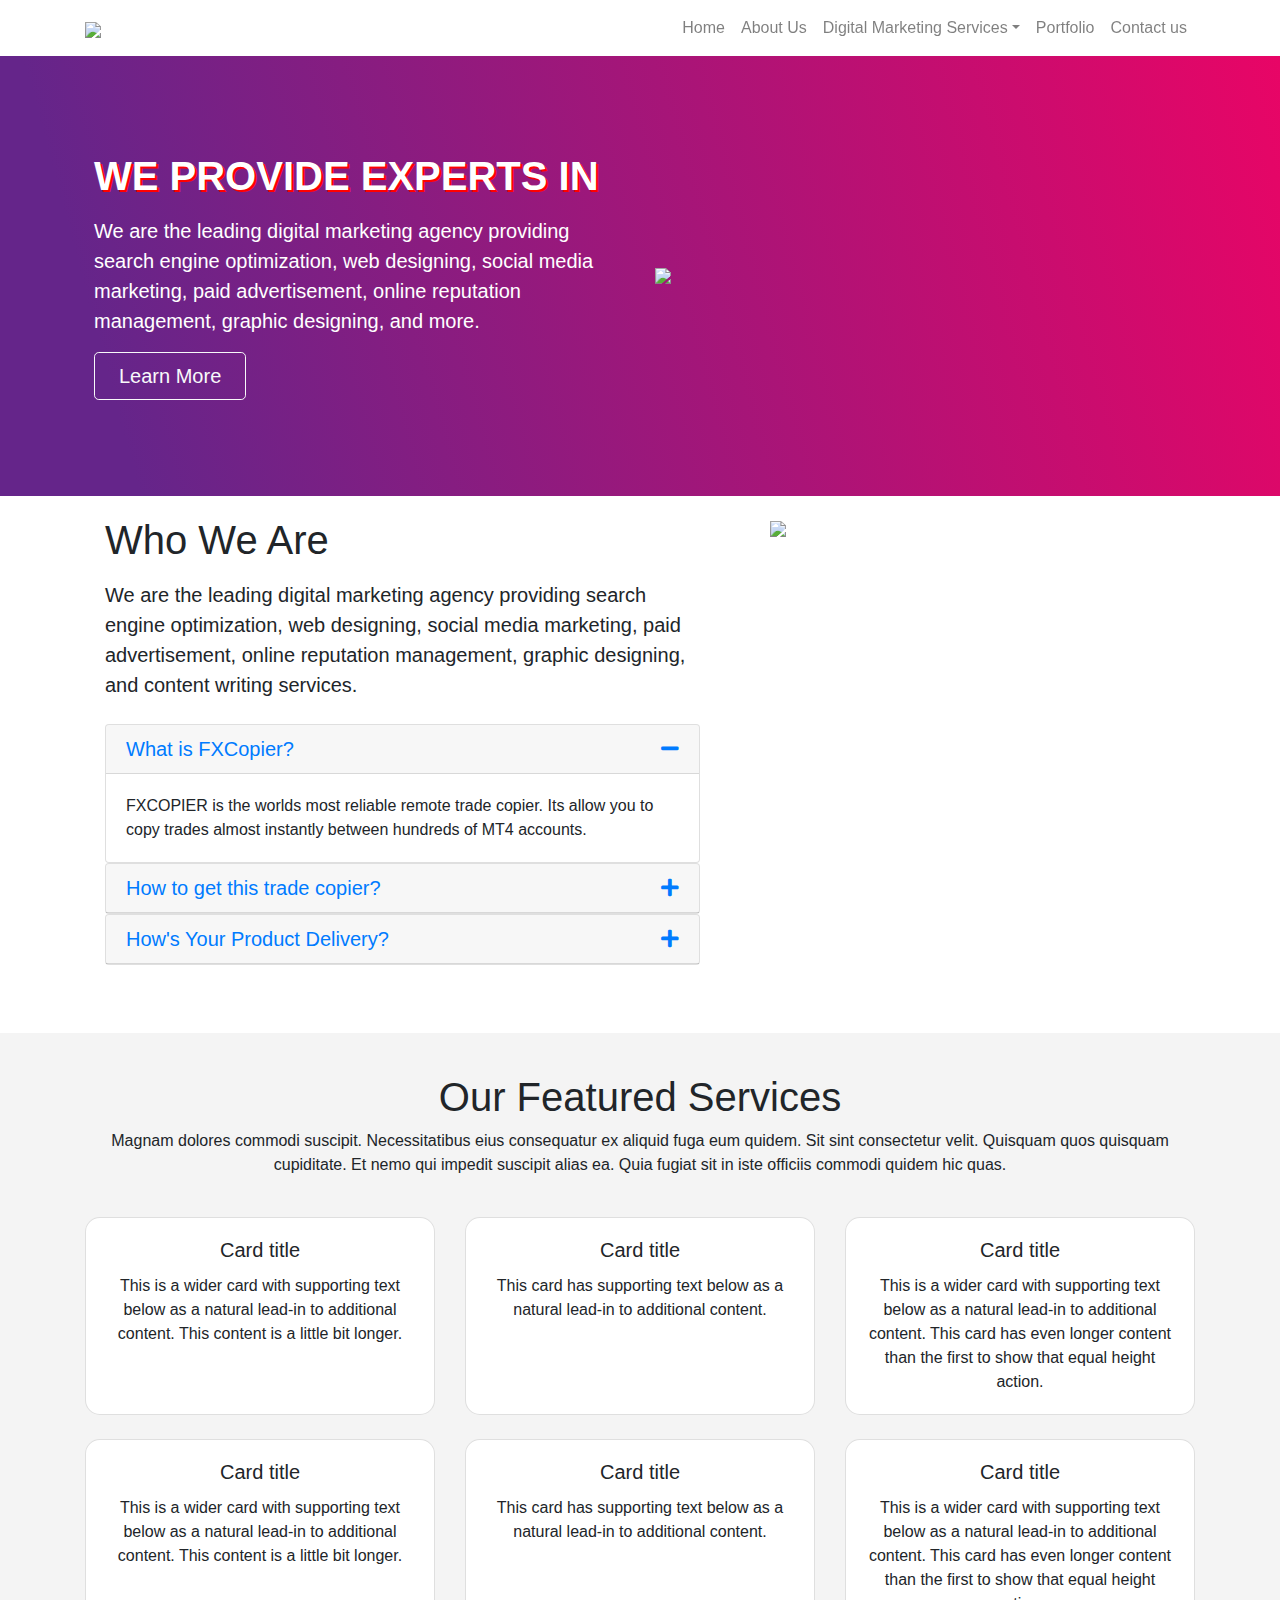
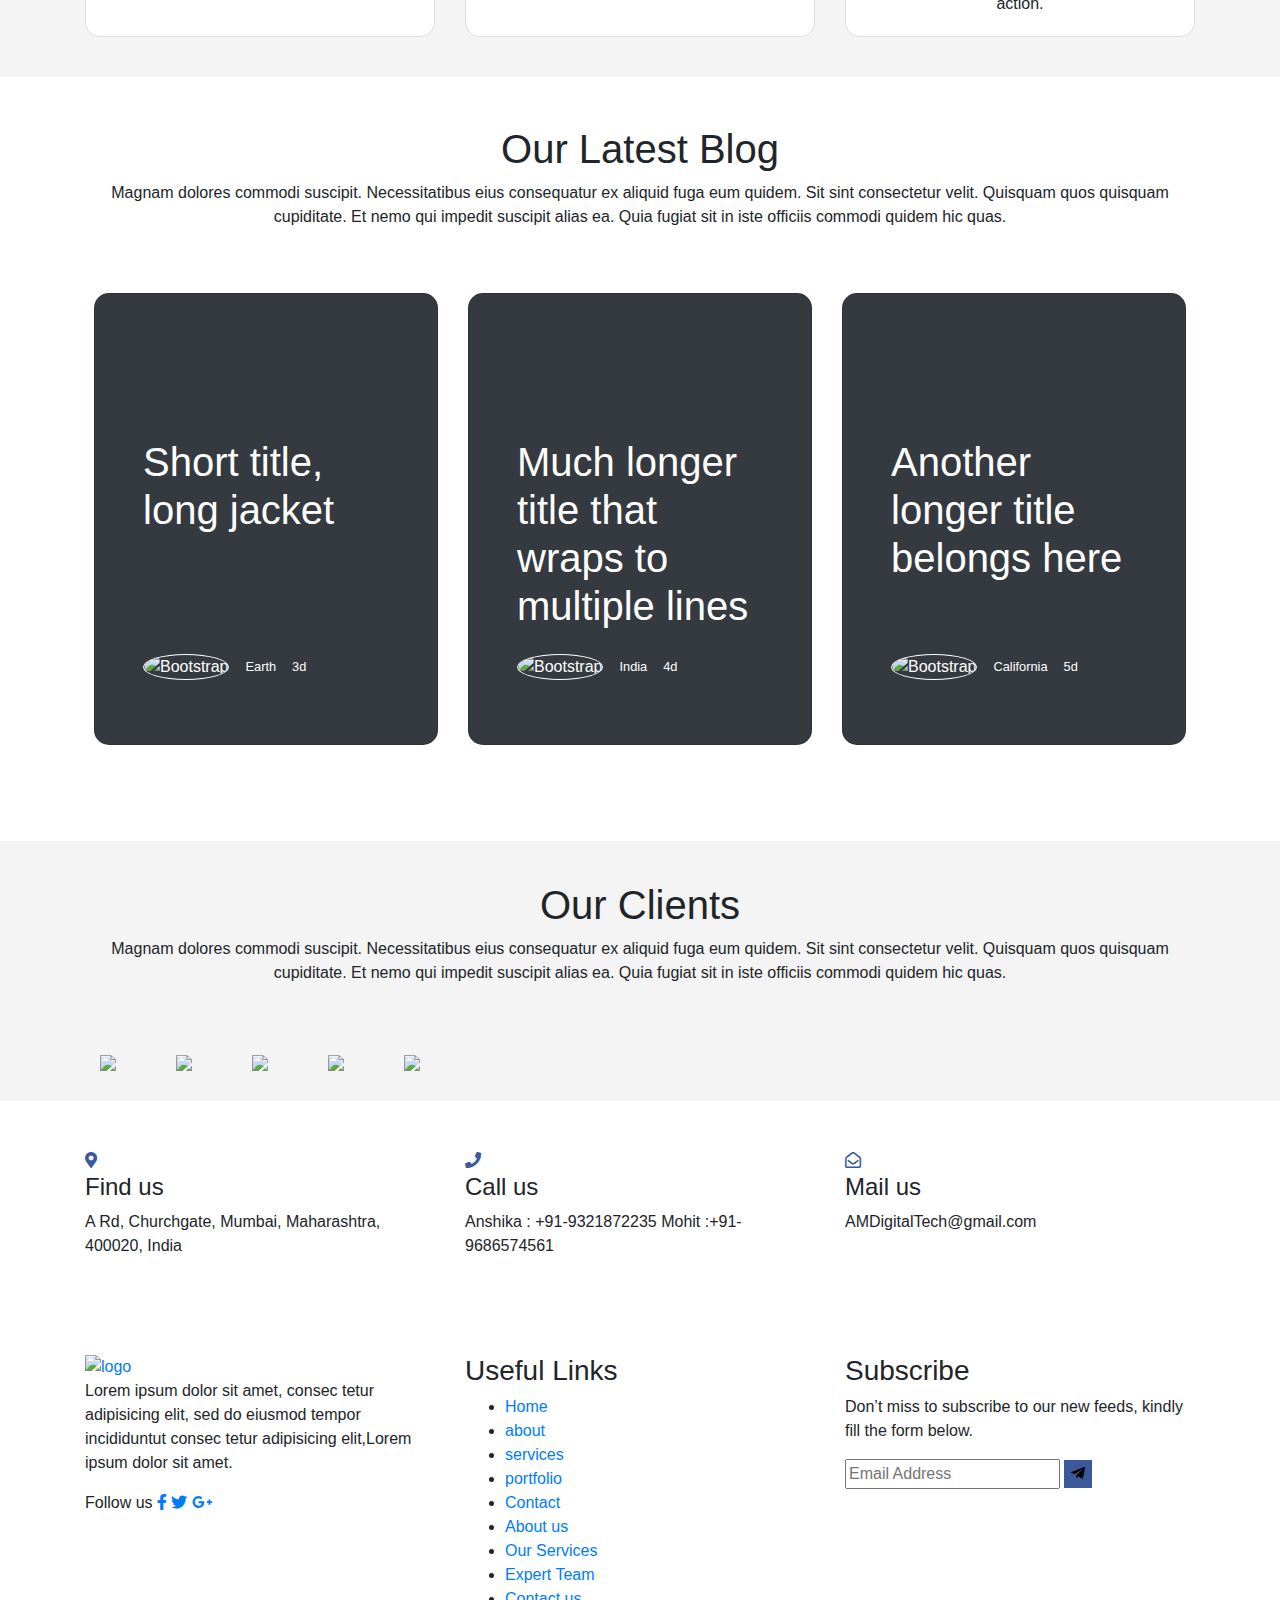
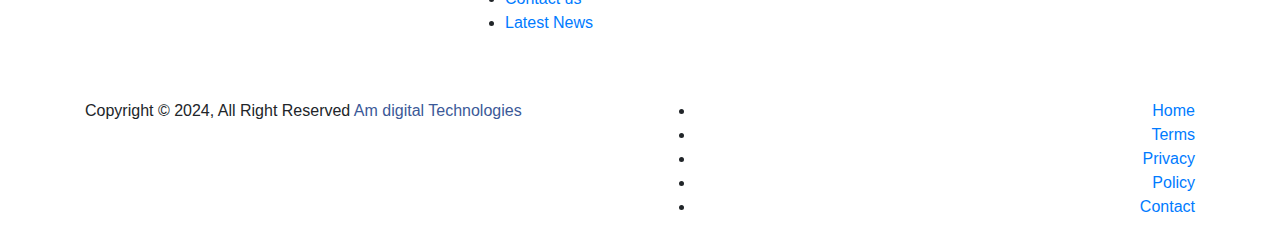
==== index.html @ 27bd6c85 "added index.html" ====
<!DOCTYPE html>
<html lang="en" >
<head>
  <meta charset="UTF-8">
  <meta name="viewport" content="width=device-width, initial-scale=1, shrink-to-fit=no">
  <title>AM Digital Technologies - Think Digitaly</title>
  <link rel="stylesheet" href="https://cdnjs.cloudflare.com/ajax/libs/normalize/5.0.0/normalize.min.css">
<link rel='stylesheet' href='https://cdnjs.cloudflare.com/ajax/libs/twitter-bootstrap/4.1.3/css/bootstrap.min.css'>
<link rel='stylesheet' href='https://cdnjs.cloudflare.com/ajax/libs/font-awesome/5.11.2/css/all.min.css'>
<link rel="stylesheet" href="assets/css/style.css">
<link rel="stylesheet" href="assets/css/footer.css">
<style>
    .card-deck> .card{
        border-radius: 15px;
    }
    .card-deck>.card:hover{
        background-color: #3B5998;
        color: #fff;
        transition: 0.6s ease all;
    }
    .col>.card-cover{
        border-radius: 15px;
    }
    
    /* Slider */
    .slide img{
        width: 160px;
        margin:30px;
    }
    .nav-item> a:hover{
        color: #fff !important;
    }
    .faq-section .mb-0 > a {
  display: block;
  position: relative;
}

.faq-section .mb-0 > a:after {
  content: "\f067";
  font-family: "Font Awesome 5 Free";
  position: absolute;
  right: 0;
  font-weight: 600;
}

.faq-section .mb-0 > a[aria-expanded="true"]:after {
  content: "\f068";
  font-family: "Font Awesome 5 Free";
  font-weight: 600;
}
.object {
    -webkit-animation: action 1s infinite  alternate;
    animation: action 1s infinite  alternate;
}

@-webkit-keyframes action {
    0% { transform: translateY(10); }
    100% { transform: translateY(-10px); }
}

@keyframes action {
    0% { transform: translateY(10); }
    100% { transform: translateY(-10px); }
}
</style>
</head>
<body>
<!-- partial:index.partial.html -->
<!--<div class="topnav">-->
<!--    <div class="left">-->
<!--     <p>We Provide Best Digital Marketing Services</p>-->
<!--    </div>-->
<!--    <div class="right">-->
<!--        <p><a href="#">Contact Us</a><a href="#">About Us</a></p>-->
<!--    </div>-->
<!--</div>-->

<nav class="navbar navbar-expand-lg navbar-light sticky-top">
    <div class="container">
        <a class="navbar-brand" href="index.php" style="text-transform: uppercase;"><img src="/assets/img/comp_logo.png" width="100px" /></a>
        <button class="navbar-toggler" type="button" data-toggle="collapse" data-target="#mobile_nav" aria-controls="mobile_nav" aria-expanded="false" aria-label="Toggle navigation">
         <span class="navbar-toggler-icon"></span> 
        </button>
        <div class="collapse navbar-collapse" id="mobile_nav">
        <ul class="navbar-nav mr-auto mt-2 mt-lg-0 float-md-right">
        </ul>
        <ul class="navbar-nav navbar-light">
            <li class="nav-item"><a class="nav-link" href="#" onMouseOver="this.style.color='white'" onMouseOut="this.style.color='blue'">Home</a></li>
            <li class="nav-item"><a class="nav-link" href="#" onMouseOver="this.style.color='white'" onMouseOut="this.style.color='blue'">About Us</a></li>
           
            <!--========-->
            <li class="nav-item dropdown megamenu-li dmenu">
                <a class="nav-link dropdown-toggle" href="" id="dropdown01" data-toggle="dropdown" aria-haspopup="true" aria-expanded="false">Digital Marketing Services</a>
                <div class="dropdown-menu megamenu sm-menu border-top" aria-labelledby="dropdown01">
                    <div class="row">
                        <div class="col-sm-6 col-lg-3 border-right mb-4">
                            <h6>Ecommerce</h6>
                            <a class="dropdown-item" href="#"><i class="fab fa-magento"></i> Magento Development</a>
                            <a class="dropdown-item" href="#"><i class="fab fa-magento"></i> Magento 2 Migration</a>
                            <a class="dropdown-item" href="#"><i class="fab fa-magento"></i> Odoo ERP</a>
                            <a class="dropdown-item" href="#"><i class="fab fa-magento"></i> Mobile Commerce</a>
                            <a class="dropdown-item" href="#"><i class="fab fa-magento"></i> CRM for Commerce</a>
                        </div>
                       <div class="col-sm-6 col-lg-3 border-right mb-4">
                            <h6>LAMP Technology</h6>
                            <a class="dropdown-item" href="#"><i class="fab fa-php"></i> PHP Website Development</a>
                            <a class="dropdown-item" href="#"><i class="fas fa-circle"></i> Phalcon Development</a>
                            <a class="dropdown-item" href="#"><i class="fab fa-laravel"></i> Laravel Development</a>
                            <a class="dropdown-item" href="#"><i class="fab fa-wordpress-simple"></i> WordPress Development</a>
                            <a class="dropdown-item" href="#"><i class="fab fa-php"></i> Symfony Development</a>
                        </div>
                        <div class="col-sm-6 col-lg-3 border-right mb-4">
                            <h6>Mobile</h6>
                            <a class="dropdown-item" href="#"><i class="fab fa-apple"></i> iPhone App Development</a>
                            <a class="dropdown-item" href="#"><i class="fab fa-android"></i> Android App Development</a>
                            <a class="dropdown-item" href="#"><i class="fas fa-mobile-alt"></i> Phone Gap App Development</a>
                            <a class="dropdown-item" href="#"><i class="fas fa-tablet-alt"></i> Hybrid App Development</a>
                            <a class="dropdown-item" href="#"><i class="fas fa-mobile-alt"></i> Ionic Development</a>
                            <a class="dropdown-item" href="#"><i class="fas fa-tablet-alt"></i> React Native Development</a>
                            <a class="dropdown-item" href="#"><i class="fas fa-mobile-alt"></i> Xamarin App Development</a>
                        </div>
                        <div class="col-sm-6 col-lg-3 mb-4">
                            <h6>Node.js & MongoDB</h6>
                            <a class="dropdown-item" href="#"><i class="fas fa-cubes"></i> Full Stack Development</a>
                            <a class="dropdown-item" href="#"><i class="fas fa-cube"></i> MEAN Stack</a>
                            <a class="dropdown-item" href="#"><i class="fab fa-angular"></i> AngularJS</a>
                            <a class="dropdown-item" href="#"><i class="fab fa-node-js"></i> Node.JS Development</a>
                            <a class="dropdown-item" href="#"><i class="fas fa-leaf fa-rotate-90"></i> MongoDB Development</a>
                        </div>
                    </div>
                     <div class="row">
                        <div class="col-sm-6 col-lg-3 border-right mb-4">
                            <h6>Microsoft Technology</h6>
                            <a class="dropdown-item" href="#"><i class="fab fa-windows"></i> Microsoft App Development</a>
                            <a class="dropdown-item" href="#"><i class="fab fa-windows"></i> MS Desktop App Development</a>
                            <a class="dropdown-item" href="#"><i class="fab fa-windows"></i> SharePoint Development</a>
                            <a class="dropdown-item" href="#"><i class="fab fa-windows"></i> ASP.NET Development</a>
                            <a class="dropdown-item" href="#"><i class="fab fa-windows"></i> CMS Development</a>
                        </div>
                       <div class="col-sm-6 col-lg-3 border-right mb-4">
                            <h6>Cloud Services</h6>
                            <a class="dropdown-item" href="#"><i class="fas fa-cloud"></i> DevOps</a>
                            <a class="dropdown-item" href="#"><i class="fab fa-amazon"></i> Amazon Web Services</a>
                            <a class="dropdown-item" href="#"><i class="fab fa-windows"></i> Azure Cloud Service</a>
                            <a class="dropdown-item" href="#"><i class="fab fa-google"></i> Google App Engine Services</a>
                        </div>
                        <div class="col-sm-6 col-lg-3 border-right mb-4">
                            <h6>Enterprise Services</h6>
                            <a class="dropdown-item" href="#"><i class="fas fa-laptop"></i> Augmented Reality</a>
                            <a class="dropdown-item" href="#"><i class="fas fa-laptop"></i> CRM</a>
                            <a class="dropdown-item" href="#"><i class="fab fa-buromobelexperte"></i> Enterprise Mobility Services</a>
                            <a class="dropdown-item" href="#"><i class="fas fa-th-large"></i> Blockchain Services</a>
                            <a class="dropdown-item" href="#"><i class="fas fa-briefcase"></i> Business Intelligence</a>
                        </div>
                        <div class="col-sm-6 col-lg-3 mb-4">
                            <h6>Digital Marketing</h6>
                            <a class="dropdown-item" href="#"><i class="fas fa-laptop"></i> Digital Marketing</a>
                            <a class="dropdown-item" href="#"><i class="fas fa-laptop"></i> PPC Management Services</a>
                            <a class="dropdown-item" href="#"><i class="fas fa-laptop"></i> E-commerce SEO Services</a>
                            <a class="dropdown-item" href="#"><i class="fas fa-laptop"></i> Conversion Rate Optimization</a>
                        </div>
                    </div>
                </div>
            </li>
            <!--=========-->
            <li class="nav-item"><a class="nav-link" href="/portfolio.html">Portfolio</a></li>
            <li class="nav-item"><a class="nav-link" href="/index.html">Contact us</a></li>
   
        </ul>
        </div>

</div>
</nav>



<div style="background: linear-gradient(75deg,#65258a 10%,#e80566)!important;">
<div class="container col-xxl-8 px-4 py-5" >
    <div class="row flex-lg-row-reverse align-items-center g-5 py-5">
      <div class="col-10 col-sm-8 col-lg-6 ">
        <img src="assets/img/hero-img.png" class="d-block mx-lg-auto img-fluid object" loading="lazy">
      </div>
      <div class="col-lg-6">
        <h1 class="display-5 fw-bold lh-1 mb-3" style="font-weight: 700; color: #fff"><span style="text-transform: uppercase; text-shadow: 2px 2px #ff0000;">We Provide Experts in</span> <br><span class="type"></span></h1>
        
        <p class="lead" style="color: #fff; padding: 0;">We are the leading digital marketing agency providing search engine optimization, web designing, social media marketing, paid advertisement, online reputation management, graphic designing, and more.</p>
        <div class="d-grid gap-2 d-md-flex justify-content-md-start">
          <button type="button" class="btn btn-outline-light btn-lg px-4 me-md-2">Learn More</button>

        </div>
      </div>
    </div>
  </div>
</div>


<!--about section start-->
<div class="container">
<div class="row">
  <div class="col-sm-7">
    <div class="card" style="border:none;">
      <div class="card-body">
        <h1 class="display-5 fw-bold lh-1 mb-3">Who We Are</h1>
        <p class="lead" style="padding:0;">We are the leading digital marketing agency providing search engine optimization, web designing, social media marketing, paid advertisement, online reputation management, graphic designing, and content writing services.</p>
        
        <!-- collapse start  -->
       
            <div class="flex flex-column mb-5 mt-4 faq-section">
              <div class="row">
                <div class="col-md-12">
                  <div id="accordion">
                    <div class="card">
                      <div class="card-header" id="heading-1">
                        <h5 class="mb-0">
                          <a role="button" data-toggle="collapse" href="#collapse-1" aria-expanded="true" aria-controls="collapse-1">
                                              What is FXCopier?
                                            </a>
                        </h5>
                      </div>
                      <div id="collapse-1" class="collapse show" data-parent="#accordion" aria-labelledby="heading-1">
                        <div class="card-body">
                          FXCOPIER is the worlds most reliable remote trade copier. Its allow you to copy trades almost instantly between hundreds of MT4 accounts.
                        </div>
                      </div>
                    </div>
                    <div class="card">
                      <div class="card-header" id="heading-2">
                        <h5 class="mb-0">
                          <a class="collapsed" role="button" data-toggle="collapse" href="#collapse-2" aria-expanded="false" aria-controls="collapse-2">
                                              How to get this trade copier?
                                            </a>
                        </h5>
                      </div>
                      <div id="collapse-2" class="collapse" data-parent="#accordion" aria-labelledby="heading-2">
                        <div class="card-body">
                          After subscription you will get our special trade copier. If you want to use this copier for business purpose or other commercial pupose then directly contact with www.fxcopier.co.uk.
                        </div>
                      </div>
                    </div>
                    <div class="card">
                      <div class="card-header" id="heading-3">
                        <h5 class="mb-0">
                          <a class="collapsed" role="button" data-toggle="collapse" href="#collapse-3" aria-expanded="false" aria-controls="collapse-3">
                                              How's Your Product Delivery?
                                            </a>
                        </h5>
                      </div>
                      <div id="collapse-3" class="collapse" data-parent="#accordion" aria-labelledby="heading-3">
                        <div class="card-body">
                          After subscription you will get our special trade copier. If you want to use this copier for business purpose or other commercial pupose then directly contact with www.fxcopier.co.uk.
                        </div>
                      </div>
                    </div>


                  </div>
                </div>
                
              </div>
            </div>

        <!-- collapse end  -->

    
      </div>
    </div>
  </div>
  <div class="col-sm-5">
    <div class="card" style="border:none;">
      <div class="card-body">
        <img src="https://i.pinimg.com/originals/00/6b/27/006b2787627b0b67bb91d9716d6e5058.gif"/>
      </div>
    </div>
  </div>
</div>
</div>

<!--about section end-->



<!--service section start -->
<section style="padding: 40px 0 40px 0; background: #f4f4f4;">
     <div class="container">

        <div class="section-title text-center">
          <h1>Our Featured Services</h1>
          <p>Magnam dolores commodi suscipit. Necessitatibus eius consequatur ex aliquid fuga eum quidem. Sit sint consectetur velit. Quisquam quos quisquam cupiditate. Et nemo qui impedit suscipit alias ea. Quia fugiat sit in iste officiis commodi quidem hic quas.</p>
        </div>
        <br/>
        <div class="card-deck text-center">
              <div class="card">
             
                <div class="card-body">
                  <h5 class="card-title">Card title</h5>
                  <p class="card-text">This is a wider card with supporting text below as a natural lead-in to additional content. This content is a little bit longer.</p>
                </div>
            
              </div>
              <div class="card">
             
                <div class="card-body">
                  <h5 class="card-title">Card title</h5>
                  <p class="card-text">This card has supporting text below as a natural lead-in to additional content.</p>
                </div>
              
              </div>
              <div class="card">
               
                <div class="card-body">
                  <h5 class="card-title">Card title</h5>
                  <p class="card-text">This is a wider card with supporting text below as a natural lead-in to additional content. This card has even longer content than the first to show that equal height action.</p>
                </div>
             
              </div>
            </div>
            
            <br/>
            <div class="card-deck text-center">
              <div class="card">
               
                <div class="card-body">
                  <h5 class="card-title">Card title</h5>
                  <p class="card-text">This is a wider card with supporting text below as a natural lead-in to additional content. This content is a little bit longer.</p>
                </div>
            
              </div>
              <div class="card">
            
                <div class="card-body">
                  <h5 class="card-title">Card title</h5>
                  <p class="card-text">This card has supporting text below as a natural lead-in to additional content.</p>
                </div>
            
              </div>
              <div class="card">
                
                <div class="card-body">
                  <h5 class="card-title">Card title</h5>
                  <p class="card-text">This is a wider card with supporting text below as a natural lead-in to additional content. This card has even longer content than the first to show that equal height action.</p>
                </div>
            
              </div>
            </div>


      </div>
</section>

<!--blog section start-->
 <div class="container px-4 py-5" id="custom-cards">
        <div class="section-title text-center">
          <h1>Our Latest Blog</h1>
          <p>Magnam dolores commodi suscipit. Necessitatibus eius consequatur ex aliquid fuga eum quidem. Sit sint consectetur velit. Quisquam quos quisquam cupiditate. Et nemo qui impedit suscipit alias ea. Quia fugiat sit in iste officiis commodi quidem hic quas.</p>
        </div>

    <div class="row row-cols-1 row-cols-lg-3 align-items-stretch g-4 py-5">
      <div class="col">
        <div class="card card-cover h-100 overflow-hidden text-white bg-dark rounded-5 shadow-lg" style="background-image: url('https://images.unsplash.com/photo-1690140788599-e219500ef344?w=500&auto=format&fit=crop&q=60&ixlib=rb-4.0.3&ixid=M3wxMjA3fDB8MHxzZWFyY2h8MTF8fGJsb2clMjBiYWNrZ3JvdW5kfGVufDB8fDB8fHww');">
          <div class="d-flex flex-column h-100 p-5 pb-3 text-white text-shadow-1">
            <h1 class="pt-5 mt-5 mb-4 display-6 lh-1 fw-bold">Short title, long jacket</h1>
            <ul class="d-flex list-unstyled mt-auto">
              <li class="me-auto">
                <img src="https://github.com/twbs.png" alt="Bootstrap" width="32" height="32" class="rounded-circle border border-white">
              </li>
              <li class="d-flex align-items-center me-3">
                <svg class="bi me-2" width="1em" height="1em"><use xlink:href="#geo-fill"/></svg>
                <small>Earth</small>
              </li>
              <li class="d-flex align-items-center">
                <svg class="bi me-2" width="1em" height="1em"><use xlink:href="#calendar3"/></svg>
                <small>3d</small>
              </li>
            </ul>
          </div>
        </div>
      </div>

      <div class="col">
        <div class="card card-cover h-100 overflow-hidden text-white bg-dark rounded-5 shadow-lg" style="background-image: url('https://getbootstrap.com/docs/5.0/examples/features/unsplash-photo-2.jpg');">
          <div class="d-flex flex-column h-100 p-5 pb-3 text-white text-shadow-1">
            <h1 class="pt-5 mt-5 mb-4 display-6 lh-1 fw-bold">Much longer title that wraps to multiple lines</h1>
            <ul class="d-flex list-unstyled mt-auto">
              <li class="me-auto">
                <img src="https://github.com/twbs.png" alt="Bootstrap" width="32" height="32" class="rounded-circle border border-white">
              </li>
              <li class="d-flex align-items-center me-3">
                <svg class="bi me-2" width="1em" height="1em"><use xlink:href="#geo-fill"/></svg>
                <small>India</small>
              </li>
              <li class="d-flex align-items-center">
                <svg class="bi me-2" width="1em" height="1em"><use xlink:href="#calendar3"/></svg>
                <small>4d</small>
              </li>
            </ul>
          </div>
        </div>
      </div>

      <div class="col">
        <div class="card card-cover h-100 overflow-hidden text-white bg-dark rounded-5 shadow-lg" style="background-image: url('https://images.unsplash.com/photo-1651066471224-b970dd45acc3?w=500&auto=format&fit=crop&q=60&ixlib=rb-4.0.3&ixid=M3wxMjA3fDB8MHxzZWFyY2h8Mnx8YmxvZyUyMGJhY2tncm91bmR8ZW58MHx8MHx8fDA%3D');">
          <div class="d-flex flex-column h-100 p-5 pb-3 text-shadow-1">
            <h1 class="pt-5 mt-5 mb-4 display-6 lh-1 fw-bold">Another longer title belongs here</h1>
            <ul class="d-flex list-unstyled mt-auto">
              <li class="me-auto">
                <img src="https://getbootstrap.com/docs/5.0/examples/features/unsplash-photo-3.jpg" alt="Bootstrap" width="32" height="32" class="rounded-circle border border-white">
              </li>
              <li class="d-flex align-items-center me-3">
                <svg class="bi me-2" width="1em" height="1em"><use xlink:href="#geo-fill"/></svg>
                <small>California</small>
              </li>
              <li class="d-flex align-items-center">
                <svg class="bi me-2" width="1em" height="1em"><use xlink:href="#calendar3"/></svg>
                <small>5d</small>
              </li>
            </ul>
          </div>
        </div>
      </div>
    </div>
  </div>
<!--blog section end-->

<!--client logo slider start-->
<div style="background: #f4f4f4; padding-top: 40px">
<div class="container">
<div class="section-title text-center">
          <h1>Our Clients</h1>
          <p>Magnam dolores commodi suscipit. Necessitatibus eius consequatur ex aliquid fuga eum quidem. Sit sint consectetur velit. Quisquam quos quisquam cupiditate. Et nemo qui impedit suscipit alias ea. Quia fugiat sit in iste officiis commodi quidem hic quas.</p>
        </div>
        <br/>
<div class="row">

    <section class="logo-carousel slider" data-arrows="true" style="display:flex;">
      <div class="slide"><img src="assets/img/Microsoft_logo.png"></div>
      <div class="slide"><img src="https://codingcush.com/uploads/logo/logo_61b79976c34f5.png"></div>
      <div class="slide"><img src="/assets/img/comp_logo.png"></div>
      <div class="slide"><img src="https://1.bp.blogspot.com/-JWbtTwRvaR4/YPplN-2t6fI/AAAAAAAAGac/hgQmKIe2s00SW-_muJHhV1OQdDB083KkQCLcBGAsYHQ/s390/lexdigital-blog-logo.png"></div>
      <div class="slide"><img src="https://encrypted-tbn0.gstatic.com/images?q=tbn:ANd9GcRJE6wJ5TvXvIxkb8qt5HIm8VTHr1G56WObzQ&s"></div>
      
    </section>
  </div>
</div>
</div>
<!--client logo slider end-->
<!--footer start-->
<footer class="footer-section">
        <div class="container">
            <div class="footer-cta pt-5 pb-5">
                <div class="row">
                    <div class="col-xl-4 col-md-4 mb-30">
                        <div class="single-cta">
                            <i style="color: #3B5998;" class="fas fa-map-marker-alt"></i>
                            <div class="cta-text">
                                <h4>Find us</h4>
                                <span>A Rd, Churchgate, Mumbai, Maharashtra, 400020, India  </span>
                            </div>
                        </div>
                    </div>
                    <div class="col-xl-4 col-md-4 mb-30">
                        <div class="single-cta">
                            <i style="color: #3B5998;" class="fas fa-phone"></i>
                            <div class="cta-text">
                                <h4>Call us</h4>
                                <span>Anshika : +91-9321872235</span>
                                <span>Mohit :+91-9686574561</span>
                            </div>
                        </div>
                    </div>
                    <div class="col-xl-4 col-md-4 mb-30">
                        <div class="single-cta">
                            <i style="color: #3B5998;" class="far fa-envelope-open"></i>
                            <div class="cta-text">
                                <h4>Mail us</h4>
                                <span>AMDigitalTech@gmail.com</span>
                            </div>
                        </div>
                    </div>
                </div>
            </div>
            <div class="footer-content pt-5 pb-5">
                <div class="row">
                    <div class="col-xl-4 col-lg-4 mb-50">
                        <div class="footer-widget">
                            <div class="footer-logo">
                                <a href="index.php"><img src="/assets/img/comp_logo.png" class="img-fluid" alt="logo"></a>
                            </div>
                            <div class="footer-text">
                                <p>Lorem ipsum dolor sit amet, consec tetur adipisicing elit, sed do eiusmod tempor incididuntut consec tetur adipisicing
                                elit,Lorem ipsum dolor sit amet.</p>
                            </div>
                            <div class="footer-social-icon">
                                <span>Follow us</span>
                                <a href="#"><i class="fab fa-facebook-f facebook-bg"></i></a>
                                <a href="#"><i class="fab fa-twitter twitter-bg"></i></a>
                                <a href="#"><i class="fab fa-google-plus-g google-bg"></i></a>
                            </div>
                        </div>
                    </div>
                    <div class="col-xl-4 col-lg-4 col-md-6 mb-30">
                        <div class="footer-widget">
                            <div class="footer-widget-heading">
                                <h3>Useful Links</h3>
                            </div>
                            <ul>
                                <li><a href="#">Home</a></li>
                                <li><a href="#">about</a></li>
                                <li><a href="#">services</a></li>
                                <li><a href="#">portfolio</a></li>
                                <li><a href="#">Contact</a></li>
                                <li><a href="#">About us</a></li>
                                <li><a href="#">Our Services</a></li>
                                <li><a href="#">Expert Team</a></li>
                                <li><a href="#">Contact us</a></li>
                                <li><a href="#">Latest News</a></li>
                            </ul>
                        </div>
                    </div>
                    <div class="col-xl-4 col-lg-4 col-md-6 mb-50">
                        <div class="footer-widget">
                            <div class="footer-widget-heading">
                                <h3>Subscribe</h3>
                            </div>
                            <div class="footer-text mb-25">
                                <p>Don’t miss to subscribe to our new feeds, kindly fill the form below.</p>
                            </div>
                            <div class="subscribe-form">
                                <form action="#">
                                    <input type="text" placeholder="Email Address">
                                    <button style="background: #3B5998; border: 1px solid #3B5998;"><i class="fab fa-telegram-plane"></i></button>
                                </form>
                            </div>
                        </div>
                    </div>
                </div>
            </div>
        </div>
        <div class="copyright-area">
            <div class="container">
                <div class="row">
                    <div class="col-xl-6 col-lg-6 text-center text-lg-left">
                        <div class="copyright-text">
                            <p>Copyright &copy; 2024, All Right Reserved <a style="color: #3B5998;" href="https://AMDigitalTech.in/">Am digital Technologies</a></p>
                        </div>
                    </div>
                    <div class="col-xl-6 col-lg-6 d-none d-lg-block text-right">
                        <div class="footer-menu">
                            <ul>
                                <li><a href="#">Home</a></li>
                                <li><a href="#">Terms</a></li>
                                <li><a href="#">Privacy</a></li>
                                <li><a href="#">Policy</a></li>
                                <li><a href="#">Contact</a></li>
                            </ul>
                        </div>
                    </div>
                </div>
            </div>
        </div>
    </footer>
<!--footer end-->

<!-- partial -->
  <script src='https://cdnjs.cloudflare.com/ajax/libs/jquery/3.4.1/jquery.min.js'></script>
<script src='https://cdnjs.cloudflare.com/ajax/libs/twitter-bootstrap/4.3.1/js/bootstrap.min.js'></script>
<script  src="assets/js/script.js"></script>
<script src="assets/js/typed.js"></script>
<script type="text/javascript">
    var typed = new Typed('.type', {
      strings: ['Digital Marketing', 'Social Media Marketing','UX/UI Designer','Web Development'],
        typeSpeed: 50,
        smartBackspace: true,
        backDelay: 2000,
        backSpeed: 20,
        loop: true
    });
</script>

</body>
</html>
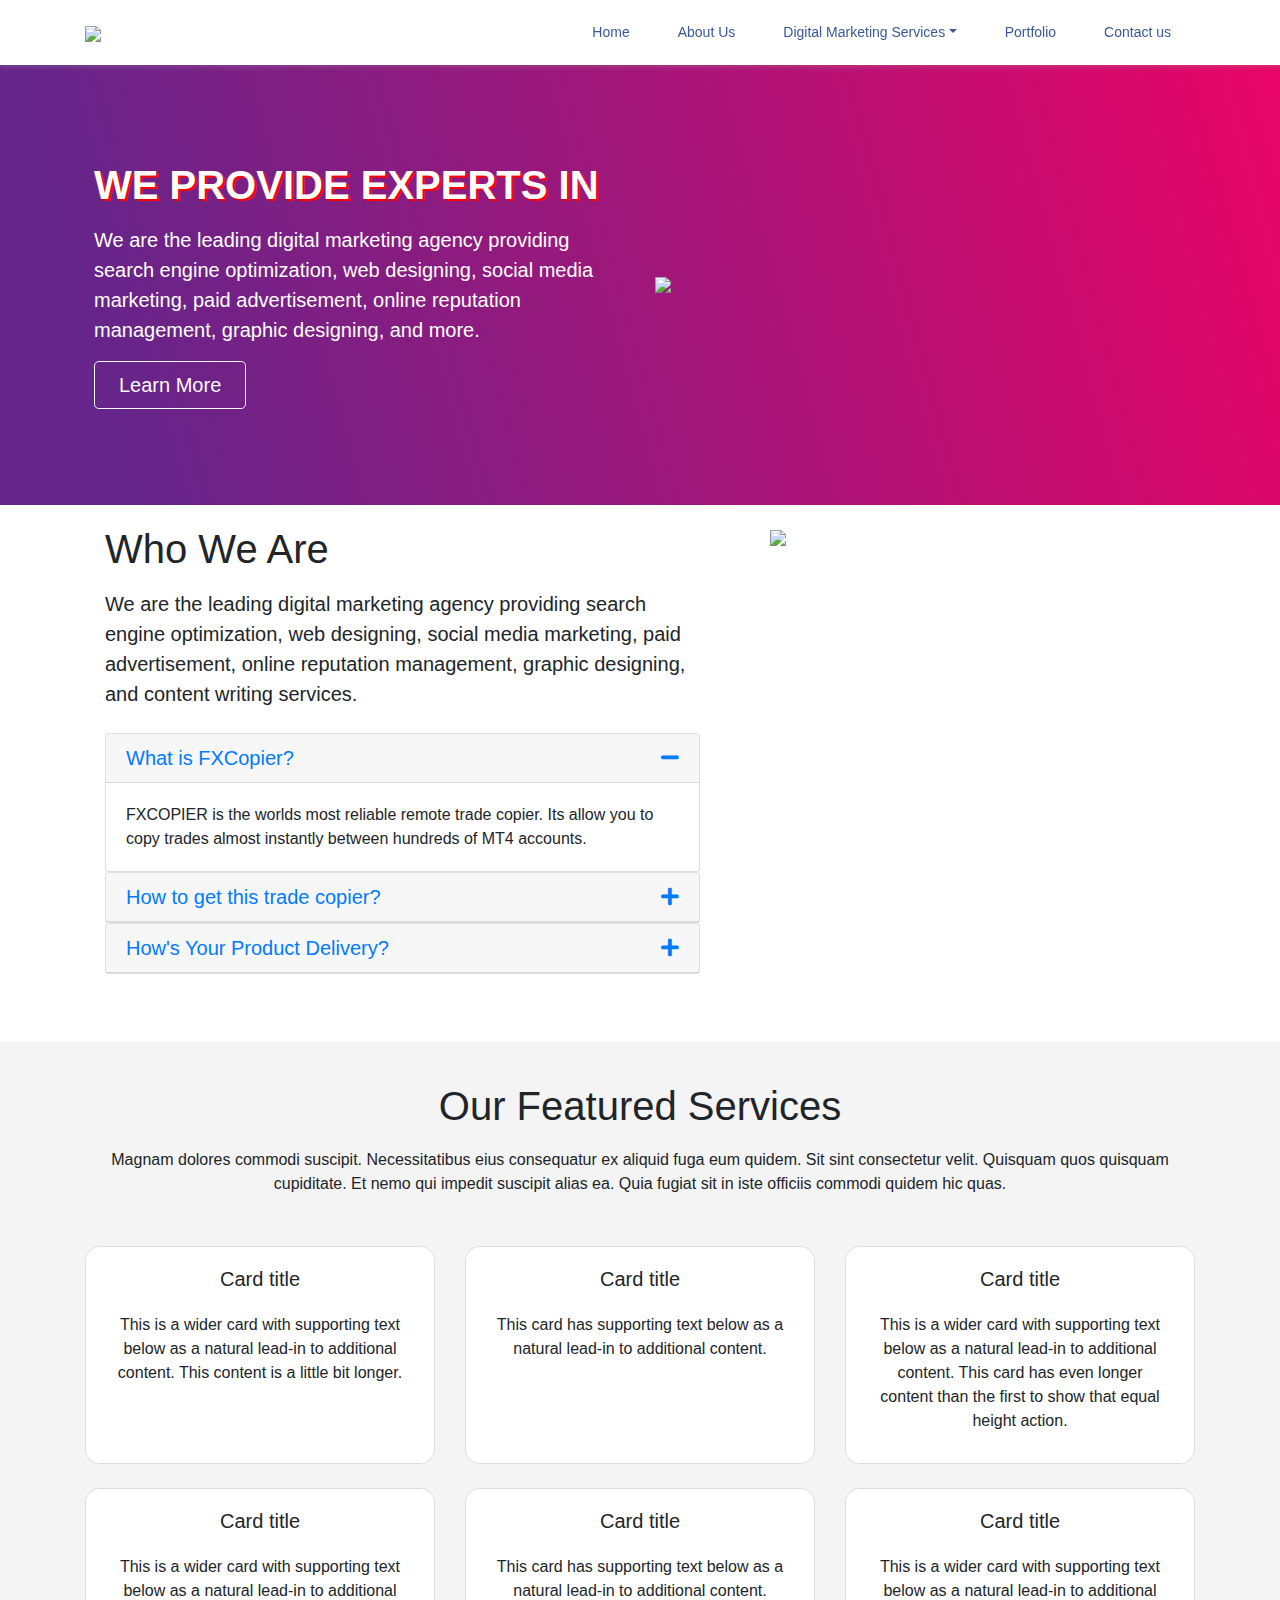
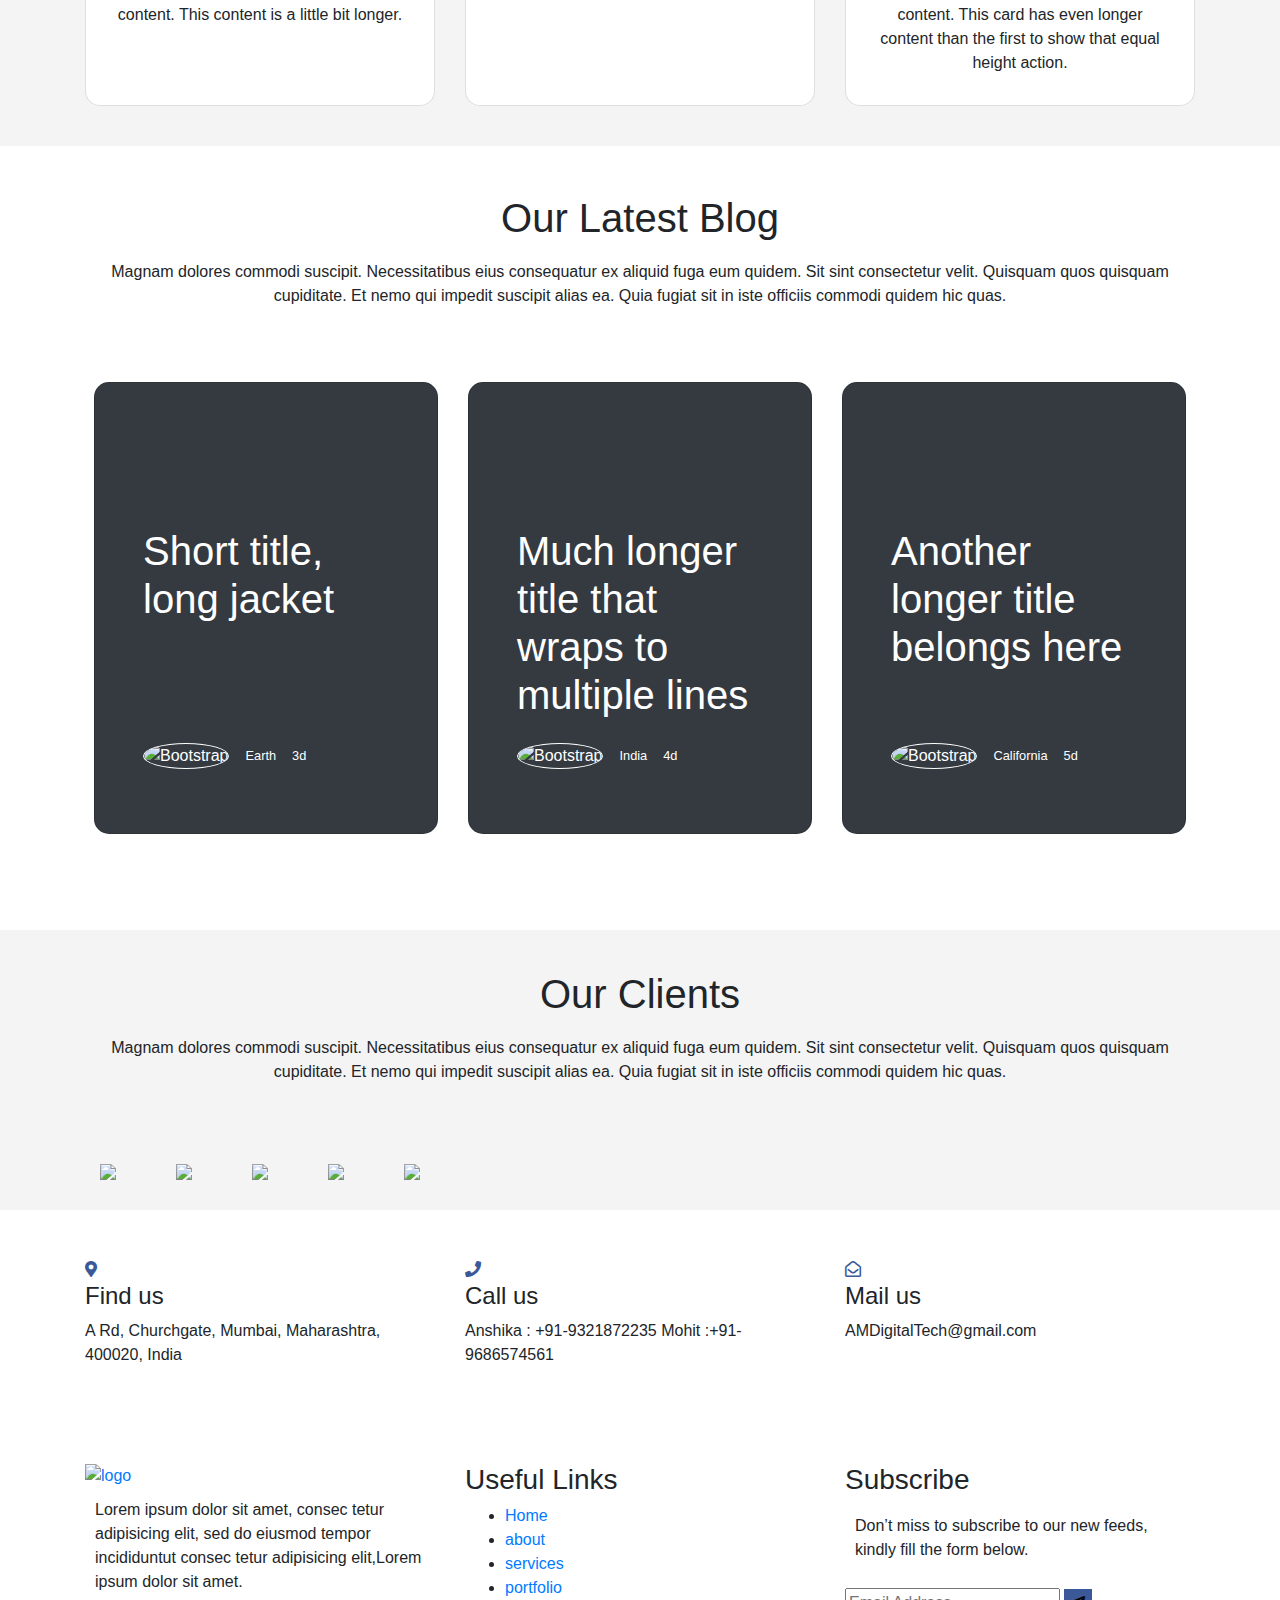
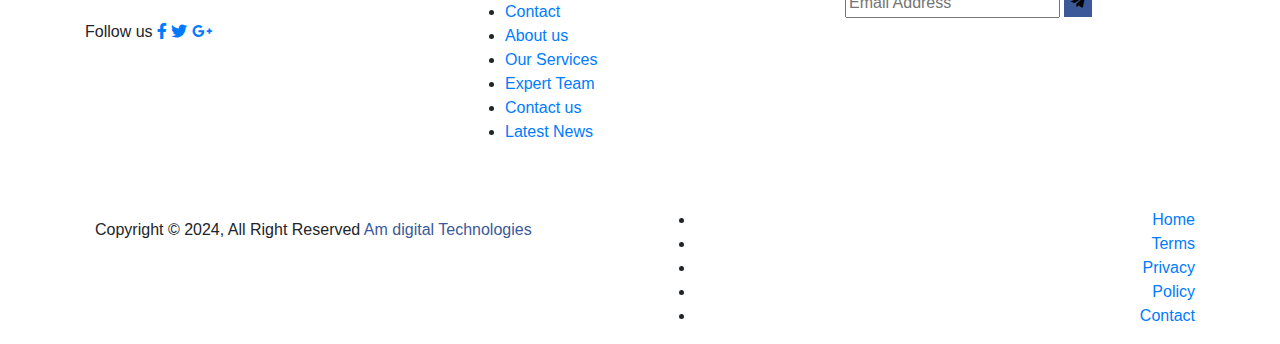
==== commit 5c86a960: "Update index.html" ====
--- a/index.html
+++ b/index.html
@@ -7,7 +7,7 @@
   <link rel="stylesheet" href="https://cdnjs.cloudflare.com/ajax/libs/normalize/5.0.0/normalize.min.css">
 <link rel='stylesheet' href='https://cdnjs.cloudflare.com/ajax/libs/twitter-bootstrap/4.1.3/css/bootstrap.min.css'>
 <link rel='stylesheet' href='https://cdnjs.cloudflare.com/ajax/libs/font-awesome/5.11.2/css/all.min.css'>
-<link rel="stylesheet" href="assets/css/style.css">
+<link rel="stylesheet" href="style.css">
 <link rel="stylesheet" href="assets/css/footer.css">
 <style>
     .card-deck> .card{
--- a/style.css
+++ b/style.css
@@ -0,0 +1,189 @@
+.topnav{
+height: 30px;
+width: 100%;
+background-color: #2196F3;
+color: white;
+display: flex;
+}
+.topnav p{
+padding: 0;
+margin: 0;
+}
+.left{
+padding-left: 40px;
+}
+.topnav > .right p> a{
+text-decoration: none;
+color: white;
+padding-left: 30px;
+}
+.navbar{
+     background: #fff;
+     padding-top: 0;
+     padding-bottom: 0;
+     box-shadow: 1px 3px 4px 0 #adadad33;
+}
+ .navbar-light .navbar-brand {
+     color: #2196F3;
+}
+ .navbar-light .navbar-nav .nav-link {
+     color: #3B5998 !important;
+}
+ .navbar-light .navbar-brand:focus, .navbar-light .navbar-brand:hover {
+     color: #fff;
+}
+ .navbar-light .navbar-nav .nav-link:focus, .navbar-light .navbar-nav .nav-link:hover {
+     color: #fff !important;
+}
+ .navbar-light .navbar-nav .nav-link{
+     padding-top: 22px;
+     padding-bottom: 22px;
+     transition: 0.3s;
+     padding-left: 24px;
+     padding-right: 24px;
+     font-size: 14px;
+}
+ .navbar-light .navbar-nav .nav-link:focus, .navbar-light .navbar-nav .nav-link:hover{
+     background: #3B5998 ;
+     transition: 0.3s;
+     color: #fff !important;
+}
+.dropdown-item:focus, .dropdown-item:hover {
+    color: #fff;
+    text-decoration: none;
+    background-color: #3B5998 !important;
+}
+.sm-menu{
+    border-radius: 0px;
+    border: 0px;
+    top: 97%;
+    box-shadow: rgba(173, 173, 173, 0.2) 1px 3px 4px 0px;
+}
+.dropdown-item {
+    color: #3c3c3c;
+        font-size: 14px;
+}
+.dropdown-item.active, .dropdown-item:active {
+    color: #fff;
+    text-decoration: none;
+    background-color: #2196F3;
+}
+.navbar-toggler{
+    outline: none !important;
+}
+.navbar-tog{
+    color: #3B5998;
+}
+.megamenu-li {
+	position: static;
+}
+
+.megamenu {
+	position: absolute;
+	width: 100%;
+	left: 0;
+	right: 0;
+	padding: 15px;
+}
+.megamenu h6{
+    margin-left: 21px;
+}
+.megamenu i{
+    width: 20px;
+}
+
+.carousel,
+.item,
+.active {
+    height: 100%;
+}
+
+.carousel-inner {
+  height: 100%;
+  background: #000;
+}
+
+.carousel-caption{padding-bottom:80px;}
+
+h2{font-size: 60px;}
+p{padding:10px}
+
+/* Background images are set within the HTML using inline CSS, not here */
+
+.fill {
+    width: 100%;
+    height: 100%;
+    background-position: center;
+    -webkit-background-size: cover;
+    -moz-background-size: cover;
+    background-size: cover;
+    -o-background-size: cover;
+    opacity:0.6;
+}
+
+
+
+
+/**
+ * Button
+ */
+.btn-transparent {
+  background: transparent;
+  color: #fff;
+  border: 2px solid #fff;
+}
+.btn-transparent:hover {
+  background-color: #fff;
+}
+
+.btn-rounded {
+  border-radius: 70px;
+}
+
+.btn-large {
+  padding: 11px 45px;
+  font-size: 18px;
+}
+
+/**
+ * Change animation duration
+ */
+.animated {
+  -webkit-animation-duration: 1.5s;
+  animation-duration: 1.5s;
+}
+
+@-webkit-keyframes fadeInRight {
+  from {
+    opacity: 0;
+    -webkit-transform: translate3d(100px, 0, 0);
+    transform: translate3d(100px, 0, 0);
+  }
+
+  to {
+    opacity: 1;
+    -webkit-transform: none;
+    transform: none;
+  }
+}
+
+@keyframes fadeInRight {
+  from {
+    opacity: 0;
+    -webkit-transform: translate3d(100px, 0, 0);
+    transform: translate3d(100px, 0, 0);
+  }
+
+  to {
+    opacity: 1;
+    -webkit-transform: none;
+    transform: none;
+  }
+}
+
+.fadeInRight {
+  -webkit-animation-name: fadeInRight;
+  animation-name: fadeInRight;
+}
+
+
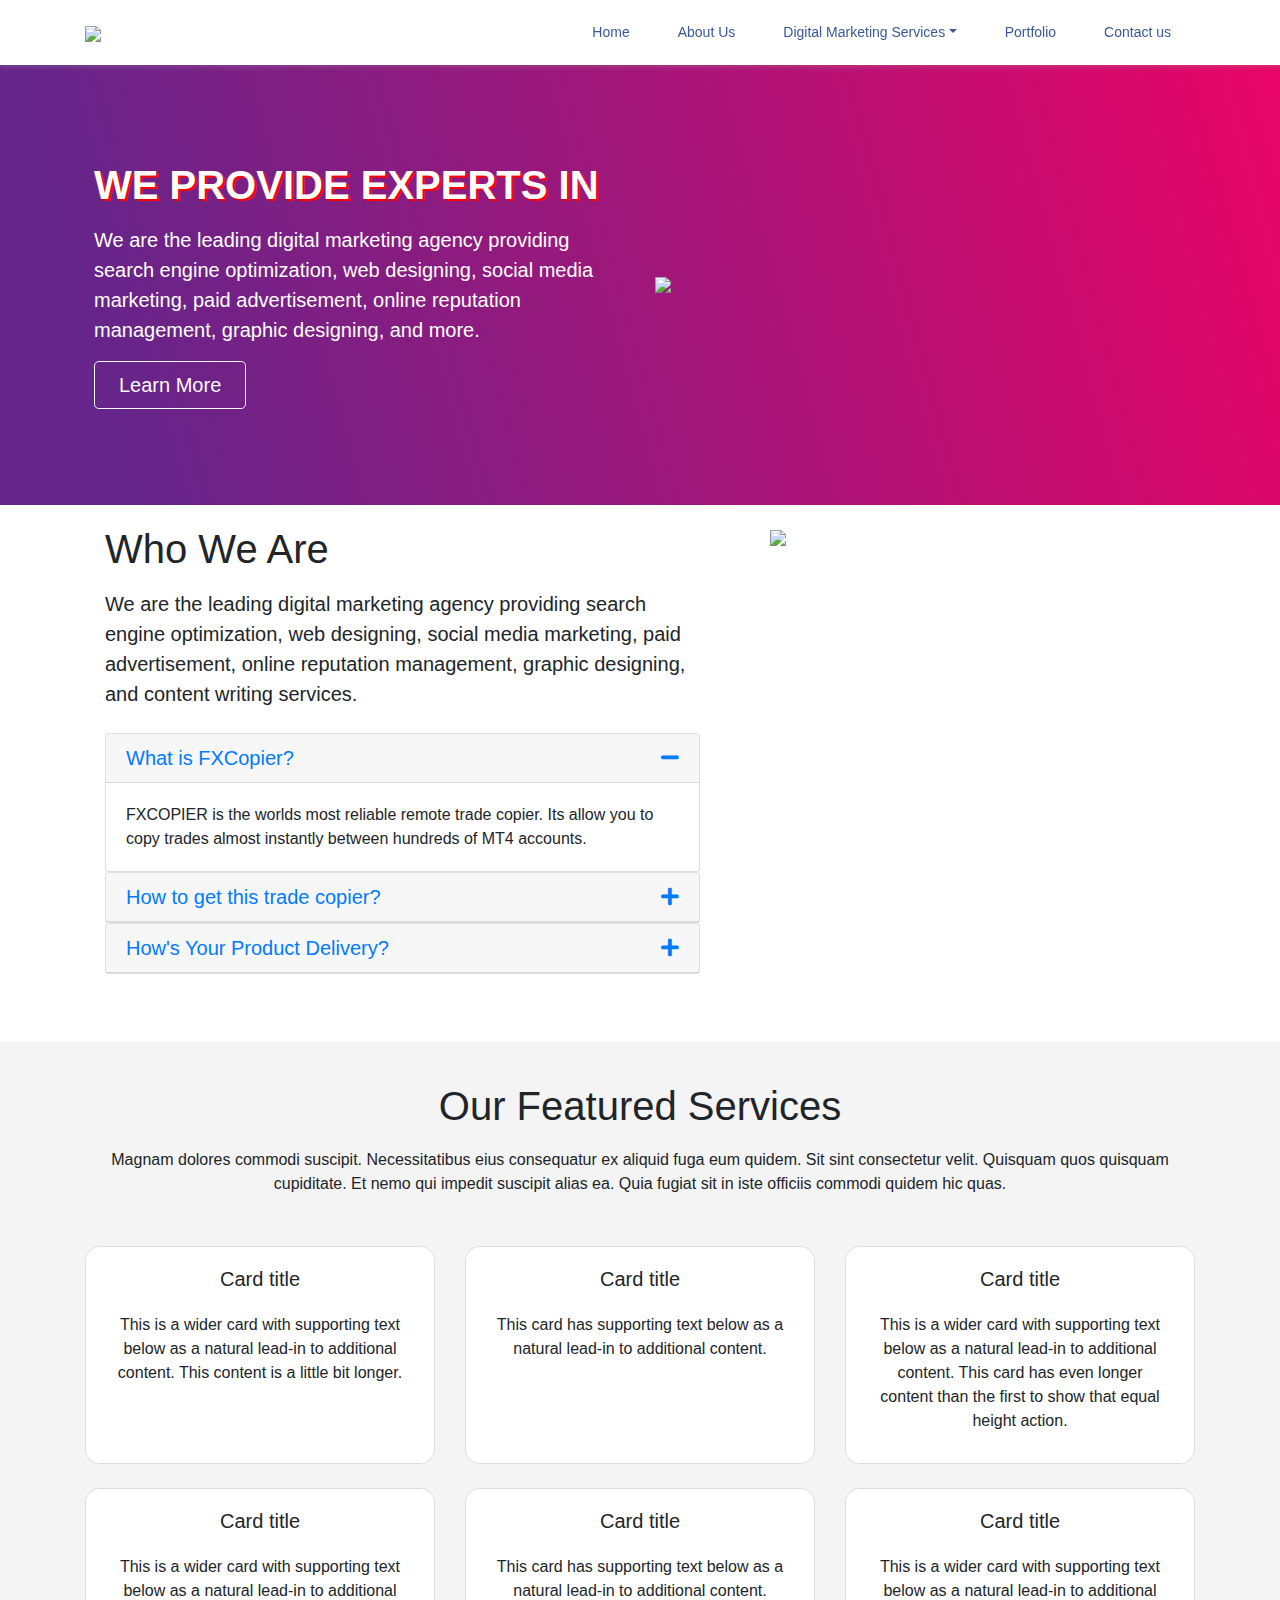
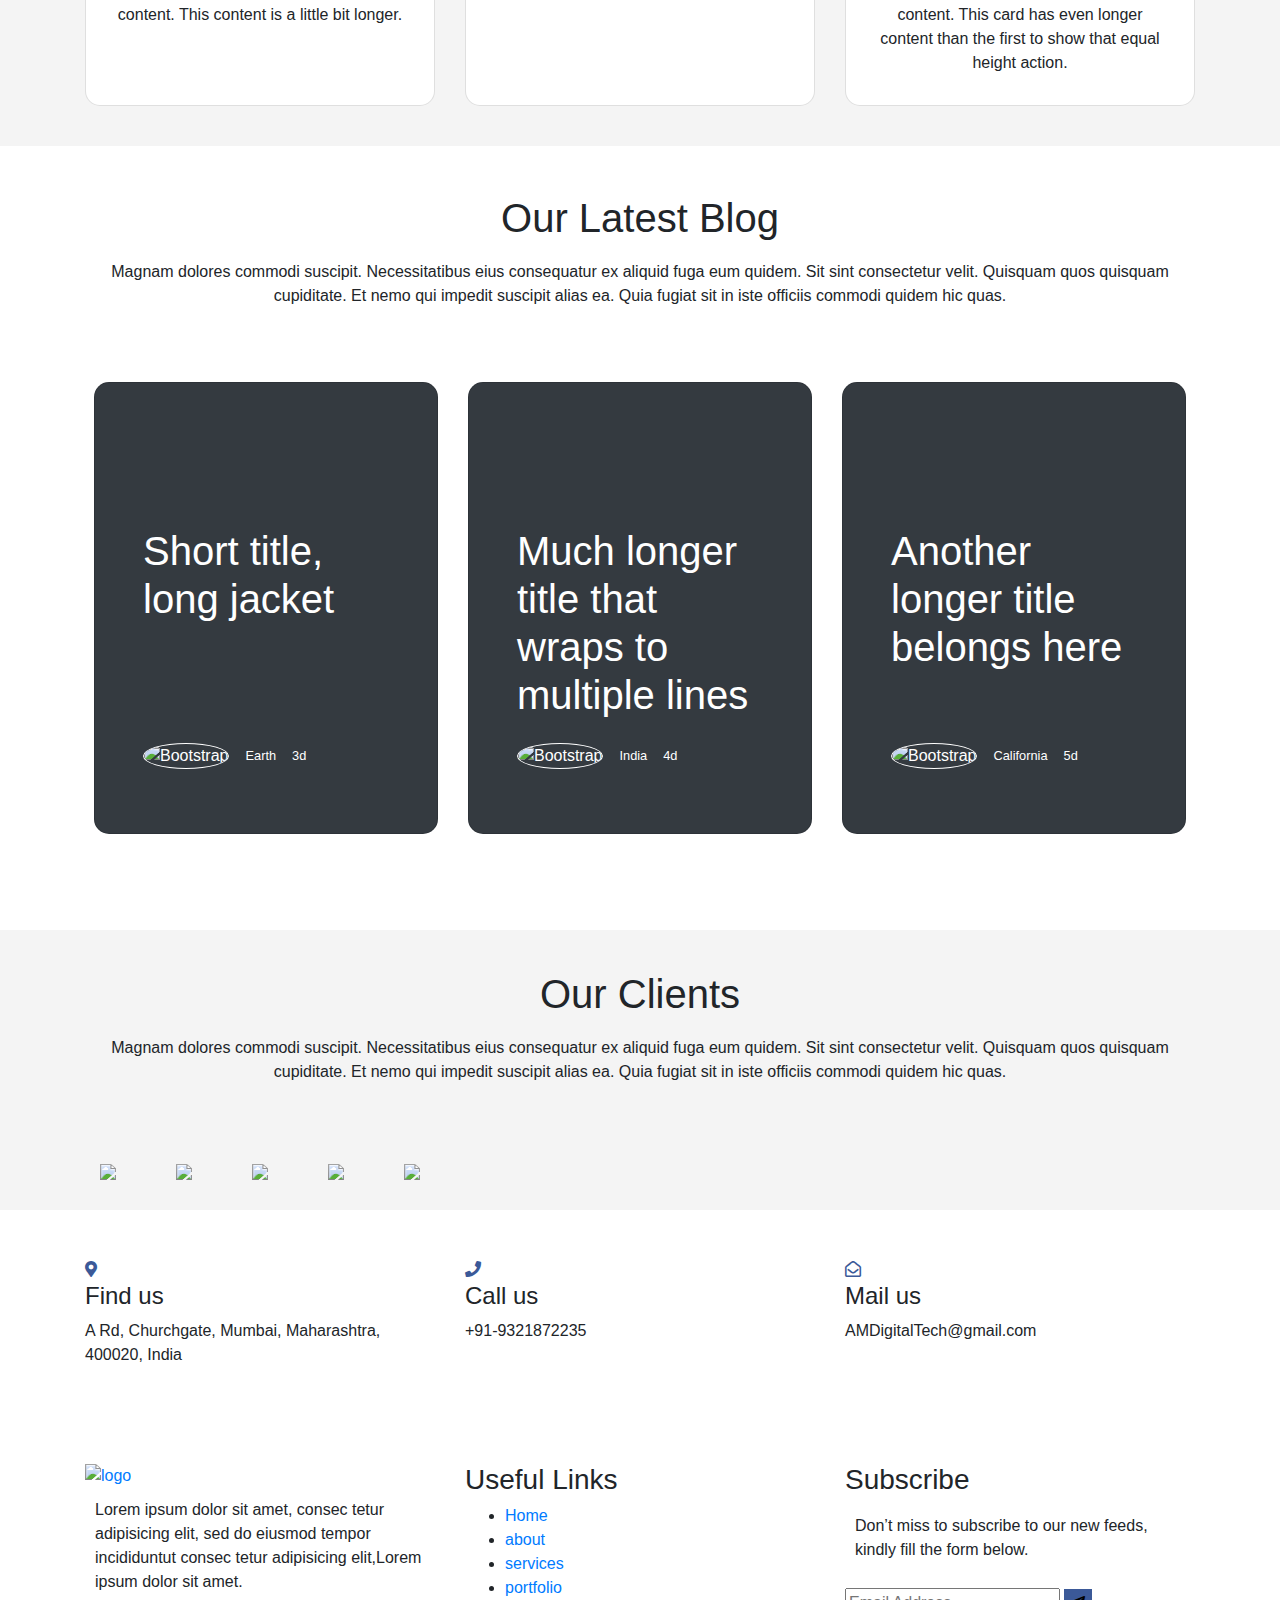
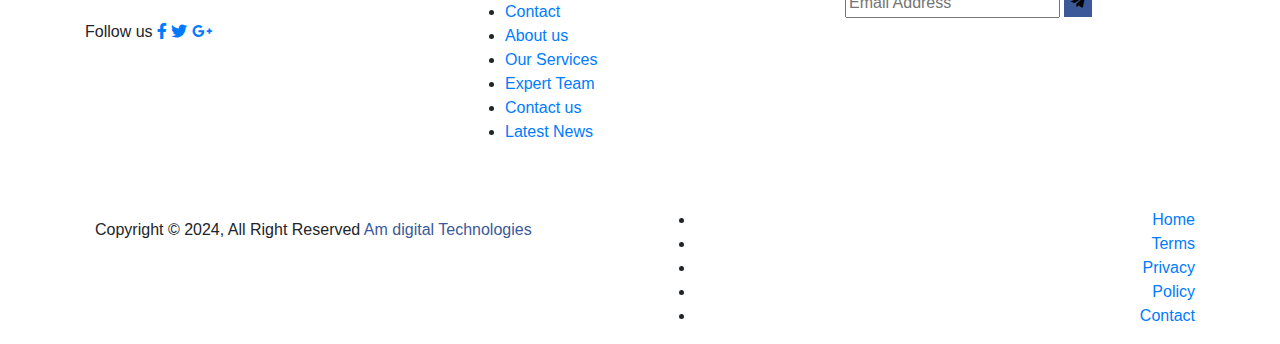
==== commit dd950260: "Update index.html" ====
--- a/index.html
+++ b/index.html
@@ -65,19 +65,11 @@
 </style>
 </head>
 <body>
-<!-- partial:index.partial.html -->
-<!--<div class="topnav">-->
-<!--    <div class="left">-->
-<!--     <p>We Provide Best Digital Marketing Services</p>-->
-<!--    </div>-->
-<!--    <div class="right">-->
-<!--        <p><a href="#">Contact Us</a><a href="#">About Us</a></p>-->
-<!--    </div>-->
-<!--</div>-->
+
 
 <nav class="navbar navbar-expand-lg navbar-light sticky-top">
     <div class="container">
-        <a class="navbar-brand" href="index.php" style="text-transform: uppercase;"><img src="/assets/img/comp_logo.png" width="100px" /></a>
+        <a class="navbar-brand" href="index.php" style="text-transform: uppercase;"><img src="comp_logo.png" width="100px" /></a>
         <button class="navbar-toggler" type="button" data-toggle="collapse" data-target="#mobile_nav" aria-controls="mobile_nav" aria-expanded="false" aria-label="Toggle navigation">
          <span class="navbar-toggler-icon"></span> 
         </button>
@@ -178,7 +170,7 @@
 <div class="container col-xxl-8 px-4 py-5" >
     <div class="row flex-lg-row-reverse align-items-center g-5 py-5">
       <div class="col-10 col-sm-8 col-lg-6 ">
-        <img src="assets/img/hero-img.png" class="d-block mx-lg-auto img-fluid object" loading="lazy">
+        <img src="hero-img.png" class="d-block mx-lg-auto img-fluid object" loading="lazy">
       </div>
       <div class="col-lg-6">
         <h1 class="display-5 fw-bold lh-1 mb-3" style="font-weight: 700; color: #fff"><span style="text-transform: uppercase; text-shadow: 2px 2px #ff0000;">We Provide Experts in</span> <br><span class="type"></span></h1>
@@ -432,9 +424,9 @@
 <div class="row">
 
     <section class="logo-carousel slider" data-arrows="true" style="display:flex;">
-      <div class="slide"><img src="assets/img/Microsoft_logo.png"></div>
+      <div class="slide"><img src="Microsoft_logo.png"></div>
       <div class="slide"><img src="https://codingcush.com/uploads/logo/logo_61b79976c34f5.png"></div>
-      <div class="slide"><img src="/assets/img/comp_logo.png"></div>
+      <div class="slide"><img src="comp_logo.png"></div>
       <div class="slide"><img src="https://1.bp.blogspot.com/-JWbtTwRvaR4/YPplN-2t6fI/AAAAAAAAGac/hgQmKIe2s00SW-_muJHhV1OQdDB083KkQCLcBGAsYHQ/s390/lexdigital-blog-logo.png"></div>
       <div class="slide"><img src="https://encrypted-tbn0.gstatic.com/images?q=tbn:ANd9GcRJE6wJ5TvXvIxkb8qt5HIm8VTHr1G56WObzQ&s"></div>
       
@@ -462,8 +454,8 @@
                             <i style="color: #3B5998;" class="fas fa-phone"></i>
                             <div class="cta-text">
                                 <h4>Call us</h4>
-                                <span>Anshika : +91-9321872235</span>
-                                <span>Mohit :+91-9686574561</span>
+                                <span> +91-9321872235</span>
+                               
                             </div>
                         </div>
                     </div>
@@ -483,7 +475,7 @@
                     <div class="col-xl-4 col-lg-4 mb-50">
                         <div class="footer-widget">
                             <div class="footer-logo">
-                                <a href="index.php"><img src="/assets/img/comp_logo.png" class="img-fluid" alt="logo"></a>
+                                <a href="index.php"><img src="comp_logo.png" class="img-fluid" alt="logo"></a>
                             </div>
                             <div class="footer-text">
                                 <p>Lorem ipsum dolor sit amet, consec tetur adipisicing elit, sed do eiusmod tempor incididuntut consec tetur adipisicing
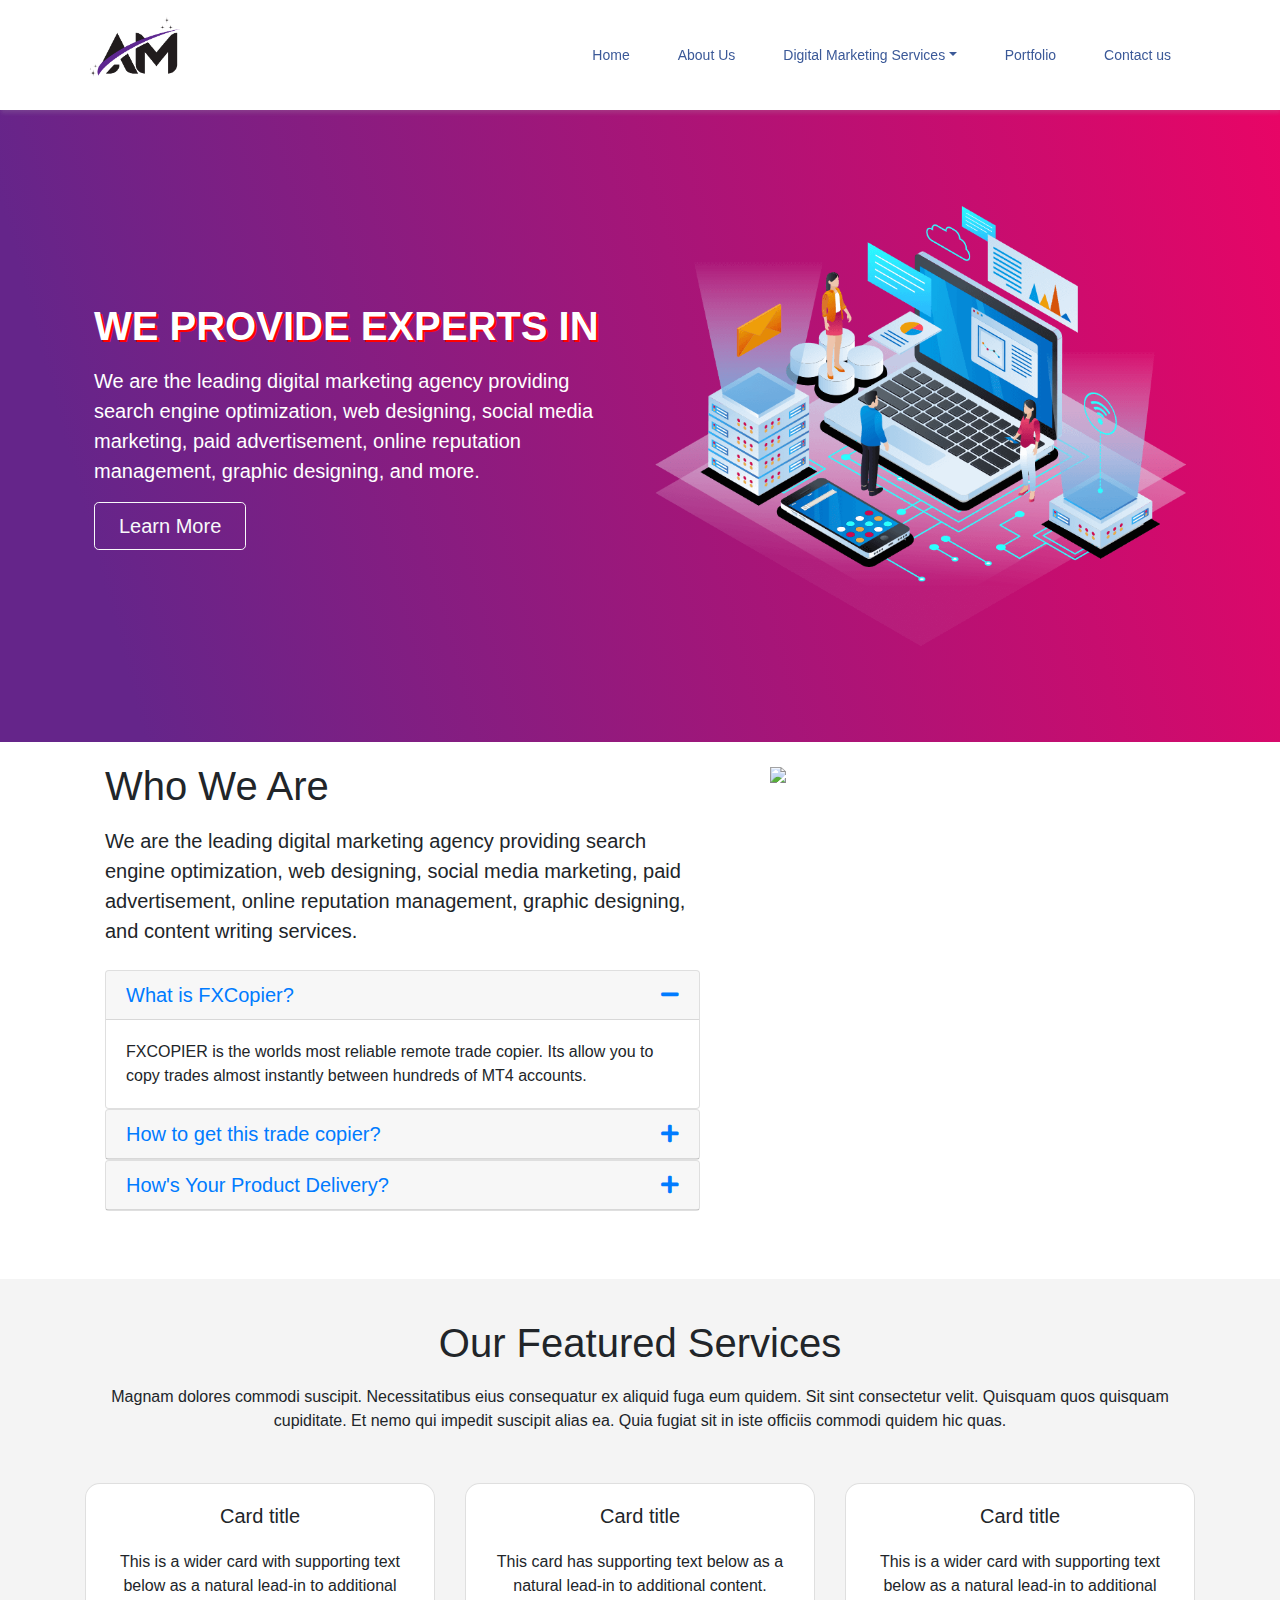
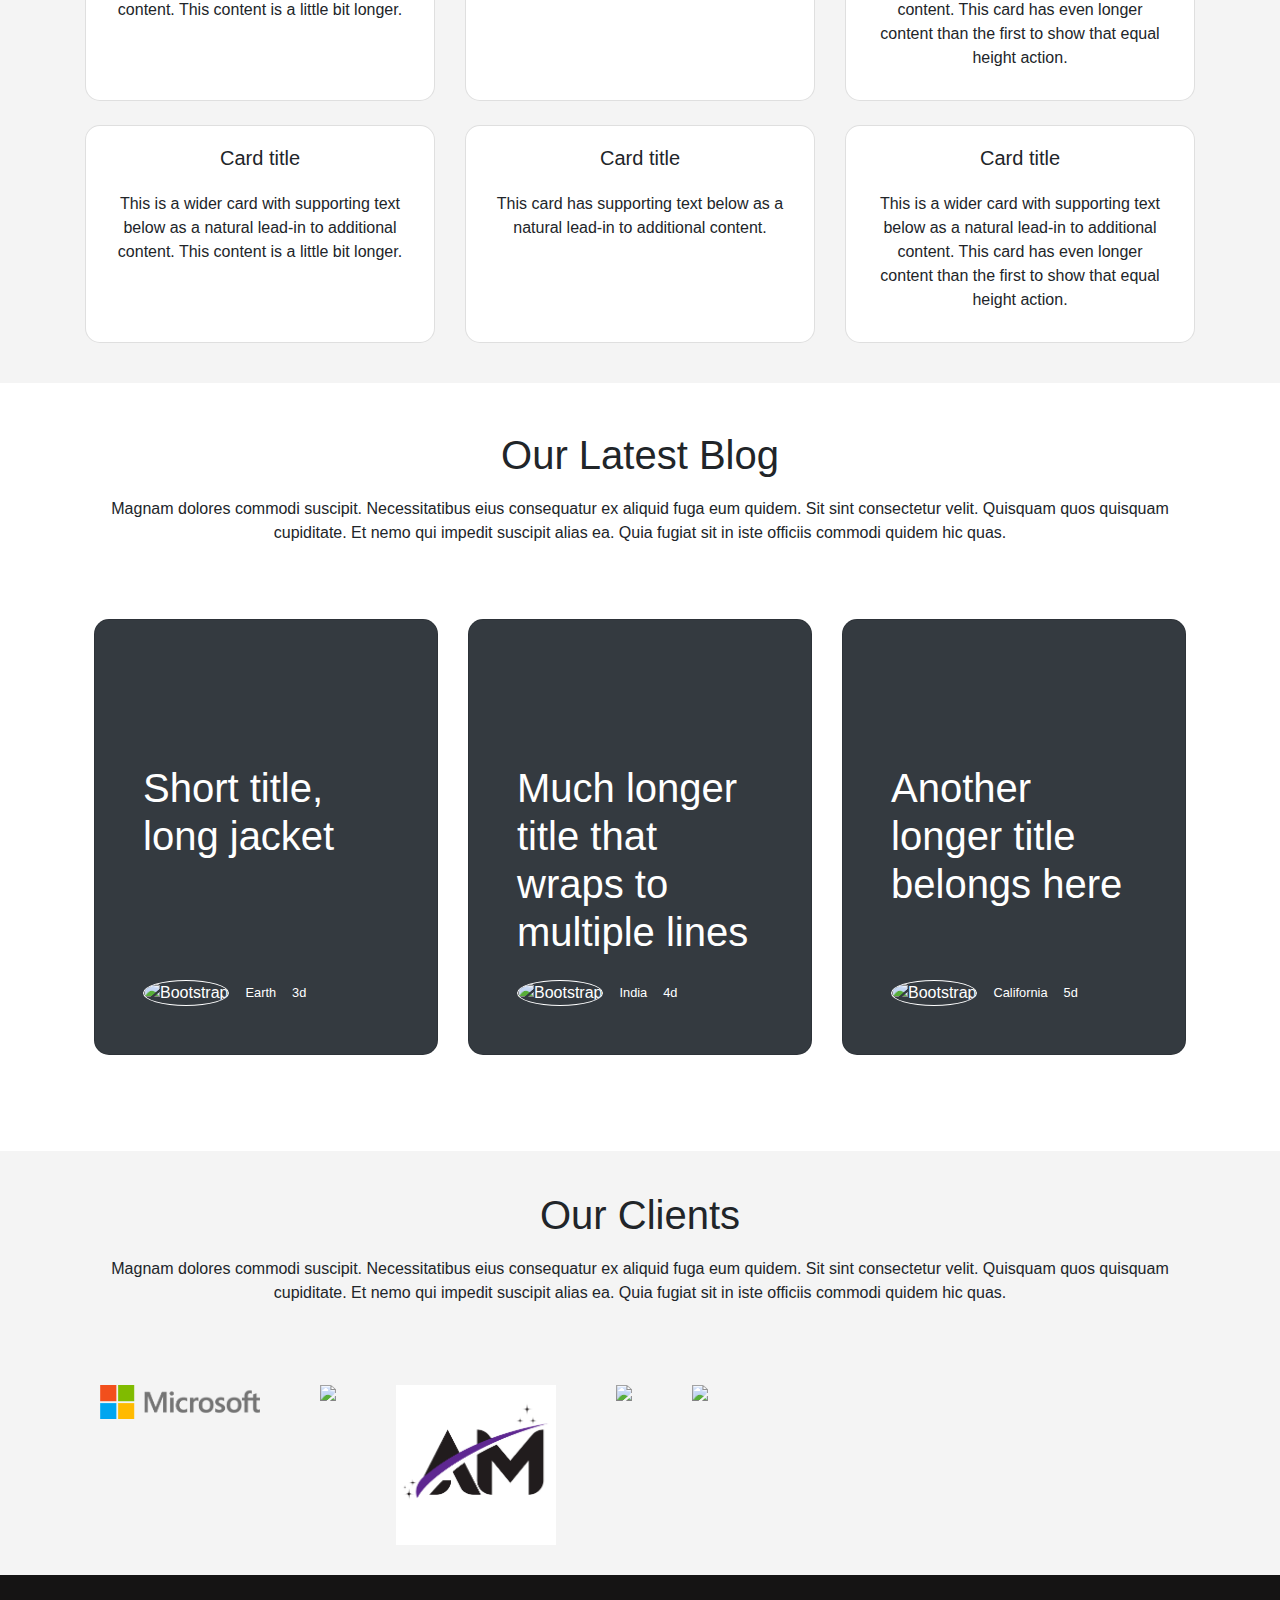
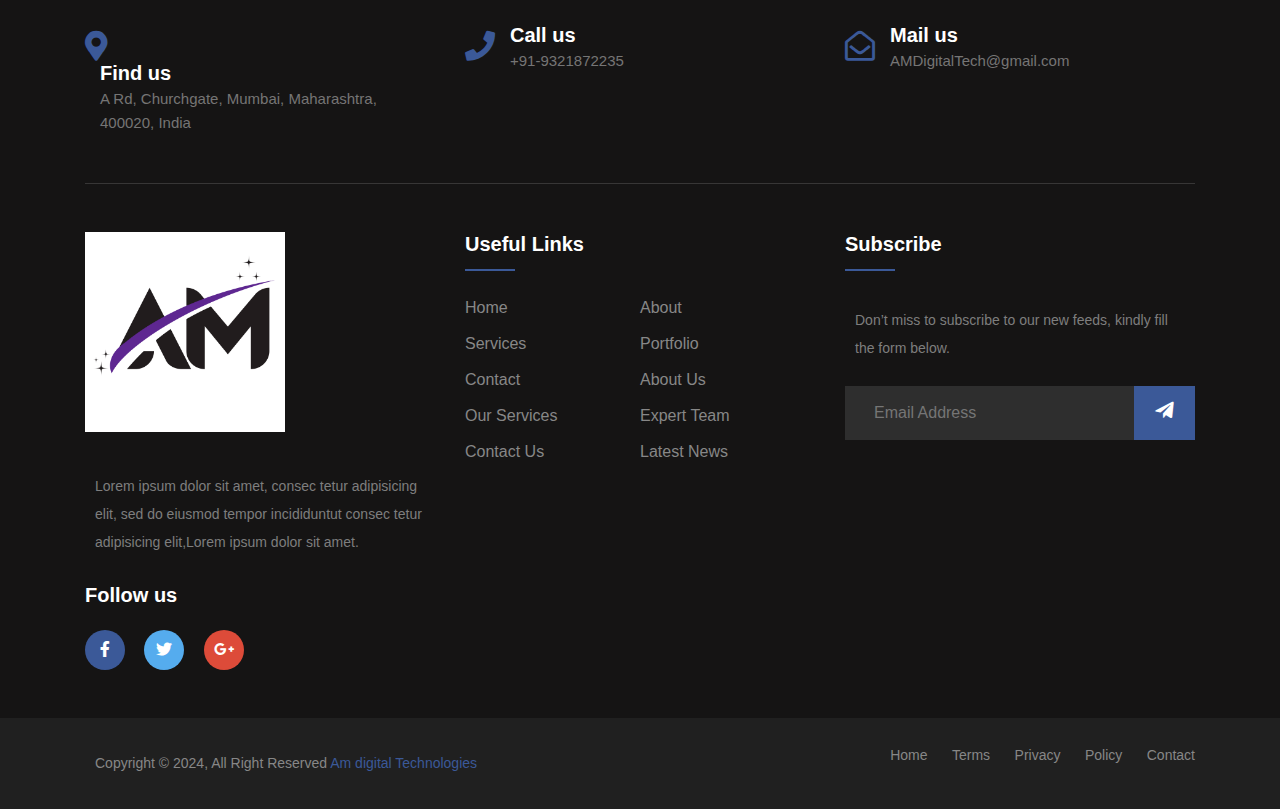
==== commit 18c1582b: "Update index.html" ====
--- a/index.html
+++ b/index.html
@@ -8,7 +8,7 @@
 <link rel='stylesheet' href='https://cdnjs.cloudflare.com/ajax/libs/twitter-bootstrap/4.1.3/css/bootstrap.min.css'>
 <link rel='stylesheet' href='https://cdnjs.cloudflare.com/ajax/libs/font-awesome/5.11.2/css/all.min.css'>
 <link rel="stylesheet" href="style.css">
-<link rel="stylesheet" href="assets/css/footer.css">
+<link rel="stylesheet" href="footer.css">
 <style>
     .card-deck> .card{
         border-radius: 15px;
--- a/footer.css
+++ b/footer.css
@@ -0,0 +1,160 @@
+ul {
+    margin: 0px;
+    padding: 0px;
+}
+.footer-section {
+  background: #151414;
+  position: relative;
+}
+.footer-cta {
+  border-bottom: 1px solid #373636;
+}
+.single-cta i {
+  color: #1B74E4;
+  font-size: 30px;
+  float: left;
+  margin-top: 8px;
+}
+.cta-text {
+  padding-left: 15px;
+  display: inline-block;
+}
+.cta-text h4 {
+  color: #fff;
+  font-size: 20px;
+  font-weight: 600;
+  margin-bottom: 2px;
+}
+.cta-text span {
+  color: #757575;
+  font-size: 15px;
+}
+.footer-content {
+  position: relative;
+  z-index: 2;
+}
+.footer-pattern img {
+  position: absolute;
+  top: 0;
+  left: 0;
+  height: 330px;
+  background-size: cover;
+  background-position: 100% 100%;
+}
+.footer-logo {
+  margin-bottom: 30px;
+}
+.footer-logo img {
+    max-width: 200px;
+}
+.footer-text p {
+  margin-bottom: 14px;
+  font-size: 14px;
+      color: #7e7e7e;
+  line-height: 28px;
+}
+.footer-social-icon span {
+  color: #fff;
+  display: block;
+  font-size: 20px;
+  font-weight: 700;
+  font-family: 'Poppins', sans-serif;
+  margin-bottom: 20px;
+}
+.footer-social-icon a {
+  color: #fff;
+  font-size: 16px;
+  margin-right: 15px;
+}
+.footer-social-icon i {
+  height: 40px;
+  width: 40px;
+  text-align: center;
+  line-height: 38px;
+  border-radius: 50%;
+}
+.facebook-bg{
+  background: #3B5998;
+}
+.twitter-bg{
+  background: #55ACEE;
+}
+.google-bg{
+  background: #DD4B39;
+}
+.footer-widget-heading h3 {
+  color: #fff;
+  font-size: 20px;
+  font-weight: 600;
+  margin-bottom: 40px;
+  position: relative;
+}
+.footer-widget-heading h3::before {
+  content: "";
+  position: absolute;
+  left: 0;
+  bottom: -15px;
+  height: 2px;
+  width: 50px;
+  background: #3B5998;
+}
+.footer-widget ul li {
+  display: inline-block;
+  float: left;
+  width: 50%;
+  margin-bottom: 12px;
+}
+.footer-widget ul li a:hover{
+  color: #3B5998;
+}
+.footer-widget ul li a {
+  color: #878787;
+  text-transform: capitalize;
+}
+.subscribe-form {
+  position: relative;
+  overflow: hidden;
+}
+.subscribe-form input {
+  width: 100%;
+  padding: 14px 28px;
+  background: #2E2E2E;
+  border: 1px solid #2E2E2E;
+  color: #fff;
+}
+.subscribe-form button {
+    position: absolute;
+    right: 0;
+    background: #3B5998;
+    padding: 13px 20px;
+    border: 1px solid #3B5998;
+    top: 0;
+}
+.subscribe-form button i {
+  color: #fff;
+  font-size: 22px;
+  transform: rotate(-6deg);
+}
+.copyright-area{
+  background: #202020;
+  padding: 25px 0;
+}
+.copyright-text p {
+  margin: 0;
+  font-size: 14px;
+  color: #878787;
+}
+.copyright-text p a{
+  color: #3B5998;
+}
+.footer-menu li {
+  display: inline-block;
+  margin-left: 20px;
+}
+.footer-menu li:hover a{
+  color: #3B5998;
+}
+.footer-menu li a {
+  font-size: 14px;
+  color: #878787;
+}